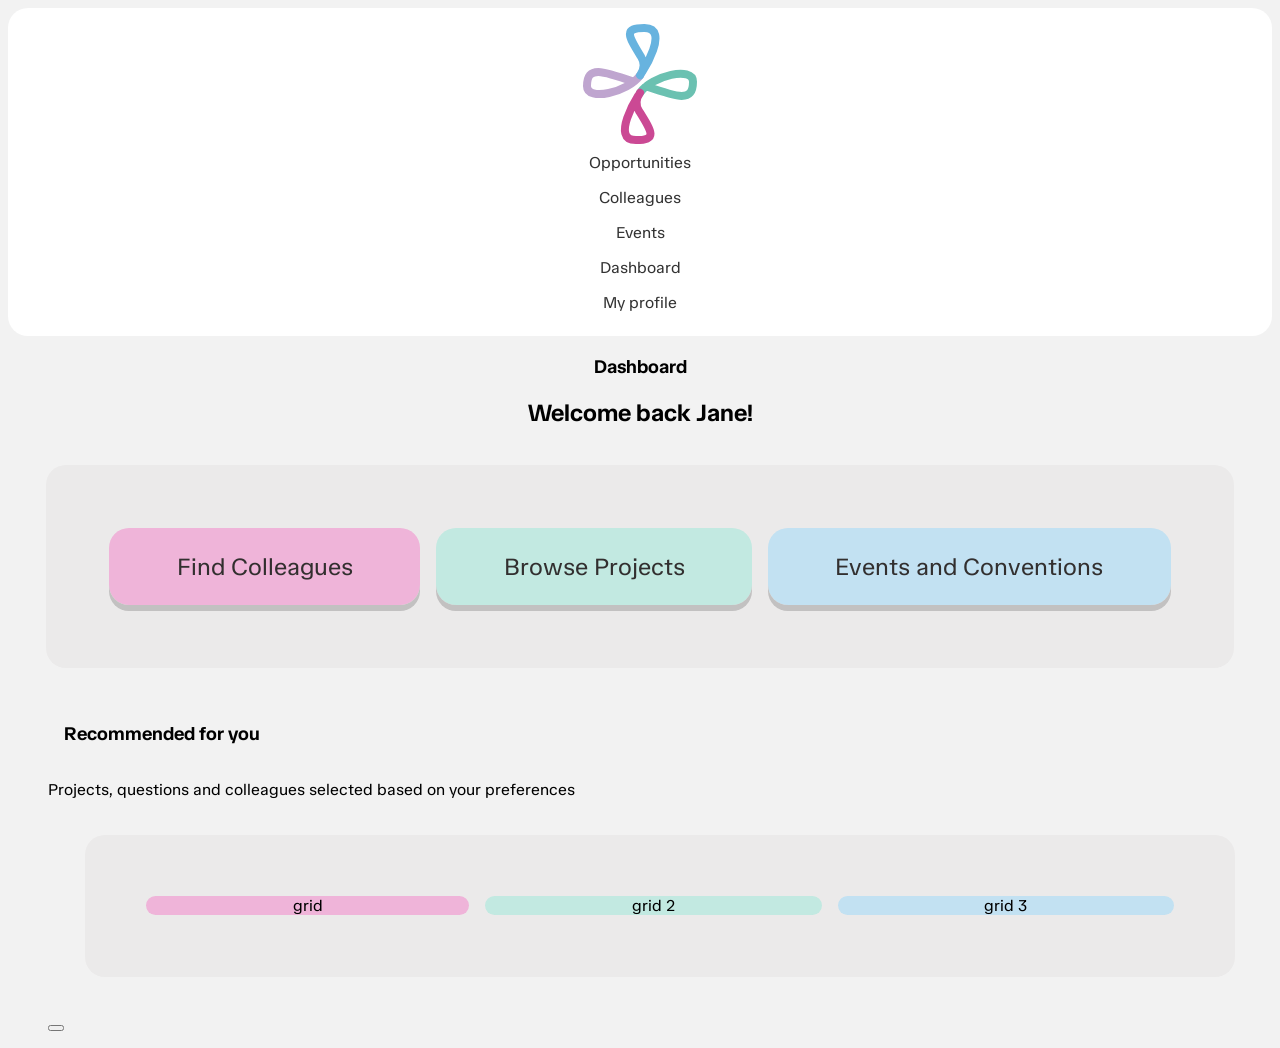
==== index.html @ babd8ab8 "footer button startup" ====
<!-- HTML -->
<!DOCTYPE html>

<body>

    <html lang="en">

    <head>
        <!--Navigatie bar HTML-->
        <div class="layout">
            <nav class="sidebar">
                <img class="Logo_Pediaconnect" src="assets/Logo_Pediaconnect.svg" alt="">

                <!--Lijst met navigatie knoppen.-->
                <ul>
                    <li><a href="Opportunities.html"><img class="Vector icon pinboard" src="assets/Logo_Vector pinboard icon.svg" alt="">Opportunities</a></li>
                    <li><a href="Colleagues.html">Colleagues</a></li>
                    <li><a href="Events.html">Events</a></li>
                    <li><a href="index.html">Dashboard</a></li>
                    <!--dashboard is index, zodat het terug koppelt naar de pagina die je als eerst opent. (dus het dashboard)-->
                    <li><a href="My profile.html">My profile</a></li>

                </ul>
            </nav>


            <div>
                <meta charset="UTF-8">
                <meta name="viewport" content="width=device-width, initial-scale=1.0">
                <link rel="stylesheet" href="styles/styles.css">
                <title>Dashboard</title>


                <!--Google fonts van Pediaconnect-->
                <link rel="preconnect" href="https://fonts.googleapis.com">
                <link rel="preconnect" href="https://fonts.gstatic.com" crossorigin>
                <link href="https://fonts.googleapis.com/css2?family=TASA+Orbiter:wght@400..800&display=swap"
                    rel="stylesheet">
    </head>

    <!--Header HTML-->

    <header>
        <article>
            <section class="dashboard header">
                <h1>Dashboard</h1>
                <h2>Welcome back Jane!</h2>

            </section>
            <article>

    </header>

    <!--Class die de recommended sectie van het Dashboard oproept in HTML. Dit is te stylen in CSS-->
    <section class="recommended-for-you"></section>
    <section class="filters">
        <section class="recommended">
            <ul>
                <li><a href="Colleagues.html">Find Colleagues</a> </li>
                <li><a href="Opportunities.html">Browse Projects</a></li>
                <li><a href="Events.html">Events and Conventions</a></li>
            </ul>
        </section>

        <!--Class die de recommended grid sectie van het Dashboard oproept in HTML-->
        <section class="mixed">
            <ul class="recommended grid">

                <div>
                    <h3>Recommended for you</h3>
                    <p>Projects, questions and colleagues selected based on your preferences</p>
                    <ul>
                        <li>grid</li>
                        <li>grid 2</li>
                        <li>grid 3</li>
                    </ul>




                    </secion>


                    <div>
                
        <footer>
        <nav class="nav mobile first"></nav>
        <button><a href="assets/Vector pinboard icon.svg"></a></button>
</body>

</html>
---- styles/styles.css ----
/* CSS */

/*Styling kleuren huisstijl Pediaconnect*/
:root {
  /* colors */
  --base-xivier-blue: #66b3df;
  /*Lichtblauw*/
  --base-cockatoo: #66c7b4;
  /*Licht groen*/
  --base-lustful-wishes: #d6439f;
  /*Roze*/
  --base-night-rider: #322f2f;
  /*Zwart*/
  --base-bleached-silk: #f2f2f2;
  /*Wit*/

  /* xavier-blue darker shades */
  --d100-xavier-blue: #5ca1c9;
  /*Alle shades van blauw*/
  --d200-xavier-blue: #528fb2;
  --d300-xavier-blue: #477d9c;
  --d400-xavier-blue: #3d6b86;
  --d500-xavier-blue: #335a70;
  --d600-xavier-blue: #294859;
  --d700-xavier-blue: #1f3643;
  --d800-xavier-blue: #14242d;
  --d900-xavier-blue: #0a1216;

  /* xavier-blue lighter shades */
  --l100-xavier-blue: #75bbe2;
  --l200-xavier-blue: #85c2e5;
  --l300-xavier-blue: #94cae9;
  --l400-xavier-blue: #a3d1ec;
  --l500-xavier-blue: #b3d9ef;
  --l600-xavier-blue: #c2e1f2;
  --l700-xavier-blue: #d1e8f5;
  --l800-xavier-blue: #e0f0f9;
  --l900-xavier-blue: #f0f7fc;

  /* cockatoo darker shades */
  --d100-cockatoo: #5cb3a2;
  --d200-cockatoo: #529f90;
  --d300-cockatoo: #478b7e;
  --d400-cockatoo: #3d776c;
  --d500-cockatoo: #33645a;
  --d600-cockatoo: #295048;
  --d700-cockatoo: #1f3c36;
  --d800-cockatoo: #142824;
  --d900-cockatoo: #0a1412;

  /* cockatoo lighter shades */
  --l100-cockatoo: #75cdbc;
  --l200-cockatoo: #85d2c3;
  --l300-cockatoo: #94d8cb;
  --l400-cockatoo: #a3ddd2;
  --l500-cockatoo: #b3e3da;
  --l600-cockatoo: #c2e9e1;
  --l700-cockatoo: #d1eee9;
  --l800-cockatoo: #e0f4f0;
  --l900-cockatoo: #f0f9f8;

  /* lustful-wishes darker shades */
  --d100-lustful-wishes: #c13c8f;
  --d200-lustful-wishes: #ab367f;
  --d300-lustful-wishes: #962f6f;
  --d400-lustful-wishes: #80285f;
  --d500-lustful-wishes: #6b2250;
  --d600-lustful-wishes: #561b40;
  --d700-lustful-wishes: #401430;
  --d800-lustful-wishes: #2b0d20;
  --d900-lustful-wishes: #150710;

  /* lustful-wishes lighter shades */
  --l100-lustful-wishes: #da56a9;
  --l200-lustful-wishes: #de69b2;
  --l300-lustful-wishes: #e27bbc;
  --l400-lustful-wishes: #e68ec5;
  --l500-lustful-wishes: #eba1cf;
  --l600-lustful-wishes: #efb4d9;
  --l700-lustful-wishes: #f3c7e2;
  --l800-lustful-wishes: #f7d9ec;
  --l900-lustful-wishes: #fbecf5;

  /* night rider darker shades */
  --d100-night-rider: #2d2a2a;
  --d200-night-rider: #282626;
  --d300-night-rider: #232121;
  --d400-night-rider: #1e1c1c;
  --d500-night-rider: #191818;
  --d600-night-rider: #141313;
  --d700-night-rider: #0f0e0e;
  --d800-night-rider: #0a0909;
  --d900-night-rider: #050505;

  /* night rider lighter shades */
  --l100-night-rider: #474444;
  --l200-night-rider: #5b5959;
  --l300-night-rider: #706d6d;
  --l400-night-rider: #848282;
  --l500-night-rider: #999797;
  --l600-night-rider: #adacac;
  --l700-night-rider: #c2c1c1;
  --l800-night-rider: #d6d5d5;
  --l900-night-rider: #ebeaea;

  /* bleached silk darker shades */
  --d100-bleached-silk: #dadada;
  --d200-bleached-silk: #c2c2c2;
  --d300-bleached-silk: #a9a9a9;
  --d400-bleached-silk: #919191;
  --d500-bleached-silk: #797979;
  --d600-bleached-silk: #616161;
  --d700-bleached-silk: #494949;
  --d800-bleached-silk: #303030;
  --d900-bleached-silk: #181818;

  /* bleached silk lighter shades */
  --l100-bleached-silk: #f3f3f3;
  --l200-bleached-silk: #f5f5f5;
  --l300-bleached-silk: #f6f6f6;
  --l400-bleached-silk: #f7f7f7;
  --l500-bleached-silk: #f9f9f9;
  --l600-bleached-silk: #fafafa;
  --l700-bleached-silk: #fbfbfb;
  --l800-bleached-silk: #fcfcfc;
  --l900-bleached-silk: #fefefe;

  /* others */
  --tasa-orbiter: "TASA Orbiter", sans-serif;
}

@font-face {
  font-family: "Tasa Orbiter";
  src: url(../assets/TASAOrbiter-Regular.ttf) format("truetype");
}

/*achtergrond kleur van de site*/
body {
  background-color: #f2f2f2;
  /*Grijs-wit*/
  font-family: 'Tasa orbiter', sans-serif;
}

div.recommended{
display:grid;
}
/*Styling logo*/
.Logo_Pediaconnect {
  display: flex;
  justify-self: center;
}

/*styling header text*/
h1 {
  text-align: center;
}

h2 {
  text-align: center;
}

h3 {
  text-align: start;
  padding: 1rem;
}

/*Styling li uit unordered list*/
li {
  text-align: center;
  list-style: none;

}

/*styling navigatie bar*/
nav { 
  display:grid;
  /*moet nog ingevuld worden*/
}

  .layout {
  /* display: grid; */
  /* grid-template-columns: 375px; */
  min-height: 100vh;
}

.sidebar {
  background: #ffffff;
  
  display:grid;
  grid-template-rows:1/4;
  border-radius: 20px;
  padding: 1rem;

  ul {
    list-style: none;
    margin: 0;
    padding: 0;
  }

  a {
    display: block;
    padding: 0.5rem 1rem;
    text-decoration: none;
    color: #333;
  }
}


/*styling font text*/
h1,
h2,
h3 {
  font-family: "Tasa Orbiter", sans-serif;
}

/*styling navigatie bar hover effect*/
.sidebar a:hover {
  background: #66c7b4;
}



/*styling Recommended sectie dashboard*/
.recommended ul {

  /*background: #dadada;*/
  /* display: grid; */
  /* grid-template-columns: 1fr 1fr 1fr; */

  display:flex;
  flex-wrap: wrap;
  position: relative;
  gap: 1em;
  border-radius: 20px;
  margin: 3%;
  padding: 5%;
  list-style: none;
  

  @media (min-width:900px){
    background:var( --l900-night-rider);
  }

  li {
    background: var(--l600-lustful-wishes);
    flex-grow:1;
    border-radius: 20px;
    
  }

  a {
    display:block;
    padding:1em;
    text-decoration:none;
    color:#322f2f;
    font-size: 1.5em;
    border-radius:20px;
    box-shadow: 0px 6px 0px var(--l700-night-rider);
  }
  a:hover{
    box-shadow: none;
}

  li:nth-of-type(2) {
    background: var(--l600-cockatoo);
    border-radius: 20px;
    

  }

  li:nth-of-type(3) {
    background: var(--l600-xavier-blue);
    border-radius: 20px;
  }

    
line{
--i: calc(100% / 14);

  height: 2px;
  background: 
    linear-gradient(to right, var(--d200-bleached-silk) calc(var(--i) / 2),
                    transparent calc(var(--i) / 2) calc(var(--i) * 1.5),
                    var(--d200-bleached-silk) calc(var(--i) * 1.5) calc(var(--i) * 2.5),
                    transparent calc(var(--i) * 2.5) calc(var(--i) * 3.5),
                    var(--d200-bleached-silk) calc(var(--i) * 3.5) calc(var(--i) * 4.5),
                    transparent calc(var(--i) * 4.5) calc(var(--i) * 5.5),
                    var(--d200-bleached-silk) calc(var(--i) * 5.5) calc(var(--i) * 6.5),
                    transparent calc(var(--i) * 6.5) calc(var(--i) * 7.5),
                    var(--d200-bleached-silk) calc(var(--i) * 7.5) calc(var(--i) * 8.5),
                    transparent calc(var(--i) * 8.5) calc(var(--i) * 9.5),
                    var(--d200-bleached-silk) calc(var(--i) * 9.5) calc(var(--i) * 10.5),
                    transparent calc(var(--i) * 10.5) calc(var(--i) * 11.5),
                    var(--d200-bleached-silk) calc(var(--i) * 11.5) calc(var(--i) * 12.5),
                    transparent calc(var(--i) * 12.5) calc(var(--i) * 13.5),
                    var(--d200-bleached-silk) calc(var(--i) * 13.5));
}

/* footer{
        display: flex;
        flex-direction: row;
        align-items: center;
        justify-content: center;
        background-color:#f2f2f2;
        width: 100%;
} */
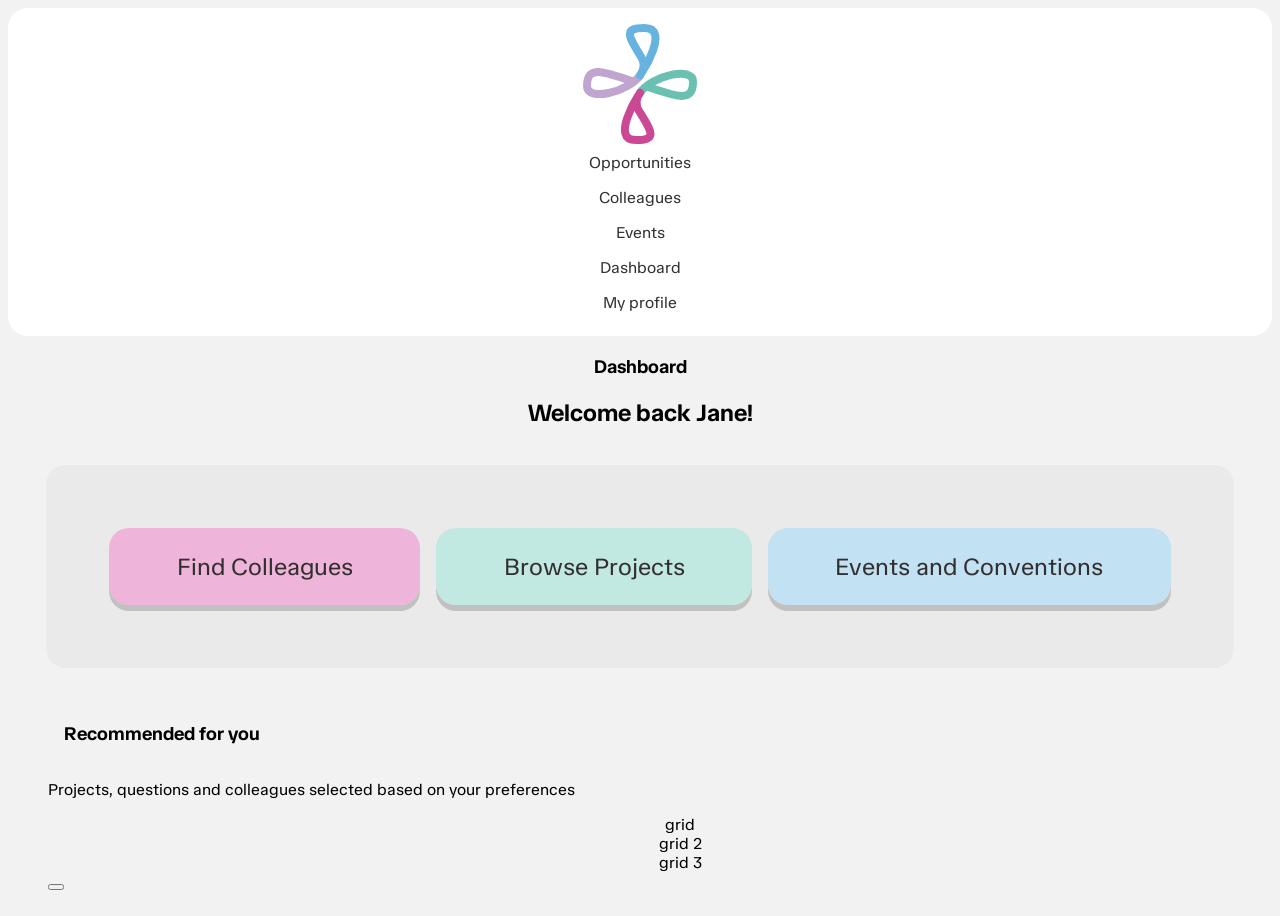
==== commit 05cc8e8f: "Feedback 2e jaars student verwerkt Typefoutjes en structuur code verbeterd" ====
--- a/index.html
+++ b/index.html
@@ -1,7 +1,7 @@
 <!-- HTML -->
 <!DOCTYPE html>
 
-<body>
+
 
     <html lang="en">
 
@@ -30,19 +30,19 @@
                 <link rel="stylesheet" href="styles/styles.css">
                 <title>Dashboard</title>
 
-
                 <!--Google fonts van Pediaconnect-->
                 <link rel="preconnect" href="https://fonts.googleapis.com">
                 <link rel="preconnect" href="https://fonts.gstatic.com" crossorigin>
                 <link href="https://fonts.googleapis.com/css2?family=TASA+Orbiter:wght@400..800&display=swap"
                     rel="stylesheet">
     </head>
-
+<body>
     <!--Header HTML-->
 
     <header>
+        <section class="dashboard-header">
         <article>
-            <section class="dashboard header">
+           
                 <h1>Dashboard</h1>
                 <h2>Welcome back Jane!</h2>
 
@@ -63,10 +63,10 @@
         </section>
 
         <!--Class die de recommended grid sectie van het Dashboard oproept in HTML-->
-        <section class="mixed">
-            <ul class="recommended grid">
+         <div><section class="mixed">
+            <ul class="grid list">
 
-                <div>
+               
                     <h3>Recommended for you</h3>
                     <p>Projects, questions and colleagues selected based on your preferences</p>
                     <ul>
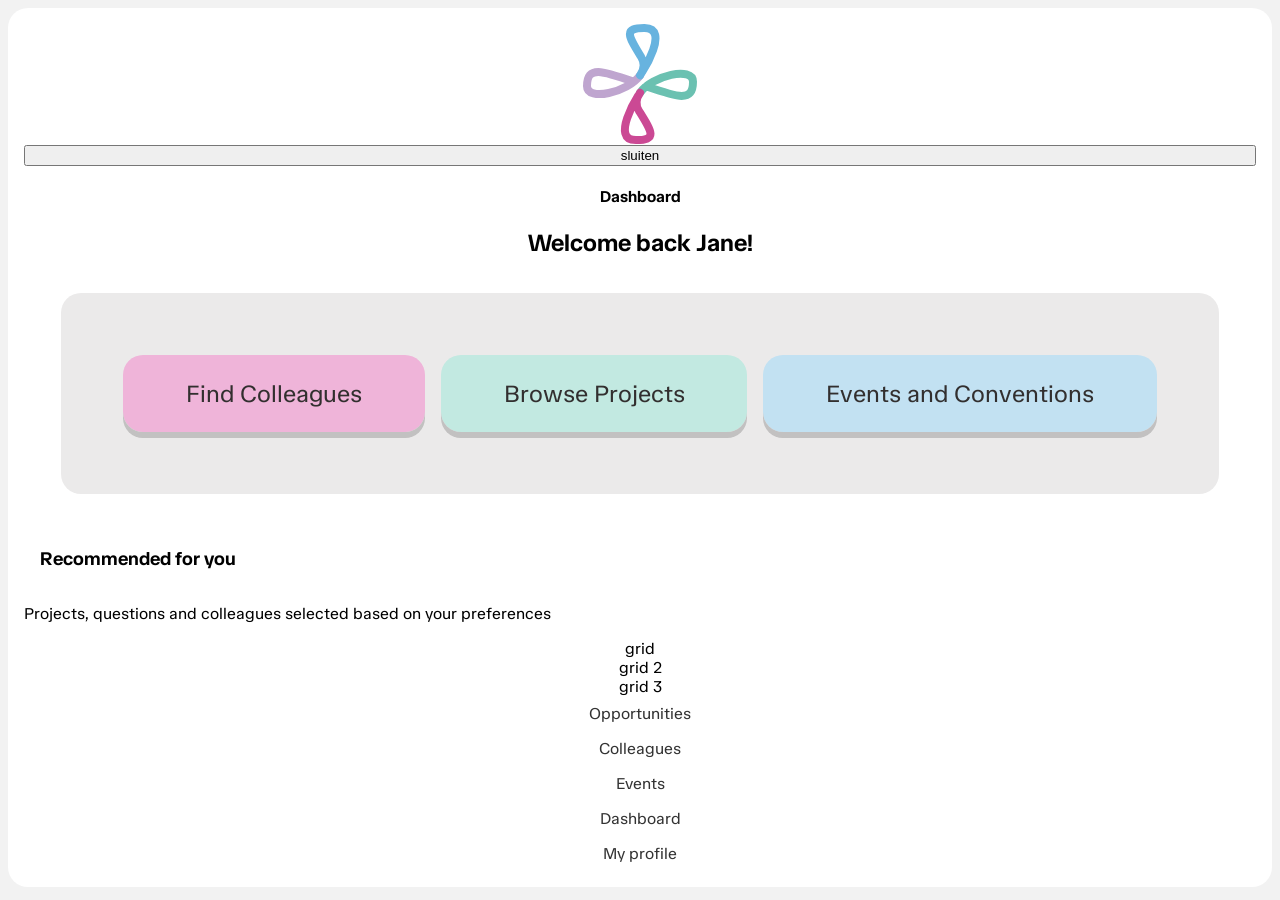
==== commit 589ba145: "Logo en nav verplaatst en JS setup" ====
--- a/index.html
+++ b/index.html
@@ -6,22 +6,20 @@
     <html lang="en">
 
     <head>
-        <!--Navigatie bar HTML-->
-        <div class="layout">
             <nav class="sidebar">
                 <img class="Logo_Pediaconnect" src="assets/Logo_Pediaconnect.svg" alt="">
+        <nav> 
+<button>sluiten</button>
+<ul>
+<!-- <li><a class="active"><img src="https://assets.codepen.io/274456/ft-icon-castle.svg" alt="home"> Home</a></li>
+<li><a href="#"><img src="https://assets.codepen.io/274456/ft-icon-knight.svg" alt="knight"> Knight</a></li>
+<li><a href="#"><img src="https://assets.codepen.io/274456/ft-icon-ogre.svg" alt="ogre"> Ogre</a></li>
+<li><a href="#"><img src="https://assets.codepen.io/274456/ft-icon-queen.svg" alt="queen"> Queen</a></li>
+<li><a href="#"><img src="https://assets.codepen.io/274456/ft-icon-witch.svg" alt="witch"> Witch</a></li>
+<li><a href="#"><img src="https://assets.codepen.io/274456/ft-icon-wizard.svg" alt="wizard"> Wizard</a></li>
+</ul> -->
+</nav>
 
-                <!--Lijst met navigatie knoppen.-->
-                <ul>
-                    <li><a href="Opportunities.html"><img class="Vector icon pinboard" src="assets/Logo_Vector pinboard icon.svg" alt="">Opportunities</a></li>
-                    <li><a href="Colleagues.html">Colleagues</a></li>
-                    <li><a href="Events.html">Events</a></li>
-                    <li><a href="index.html">Dashboard</a></li>
-                    <!--dashboard is index, zodat het terug koppelt naar de pagina die je als eerst opent. (dus het dashboard)-->
-                    <li><a href="My profile.html">My profile</a></li>
-
-                </ul>
-            </nav>
 
 
             <div>
@@ -84,8 +82,20 @@
                     <div>
                 
         <footer>
-        <nav class="nav mobile first"></nav>
-        <button><a href="assets/Vector pinboard icon.svg"></a></button>
+                <!--Navigatie bar HTML-->
+      
+
+                <!--Lijst met navigatie knoppen.-->
+                <ul>
+                    <li><a href="Opportunities.html">Opportunities</a></li>
+                    <li><a href="Colleagues.html">Colleagues</a></li>
+                    <li><a href="Events.html">Events</a></li>
+                    <li><a href="index.html">Dashboard</a></li>
+                    <!--dashboard is index, zodat het terug koppelt naar de pagina die je als eerst opent. (dus het dashboard)-->
+                    <li><a href="My profile.html">My profile</a></li>
+
+                </ul>
+            </nav>
 </body>
 
 </html>
--- a/styles/styles.css
+++ b/styles/styles.css
@@ -173,8 +173,7 @@
 
 /*styling navigatie bar*/
 nav { 
-  display:grid;
-  /*moet nog ingevuld worden*/
+  display:grid;  
 }
 
   .layout {
@@ -273,7 +272,7 @@
     border-radius: 20px;
   }
 
-    
+
 line{
 --i: calc(100% / 14);
 
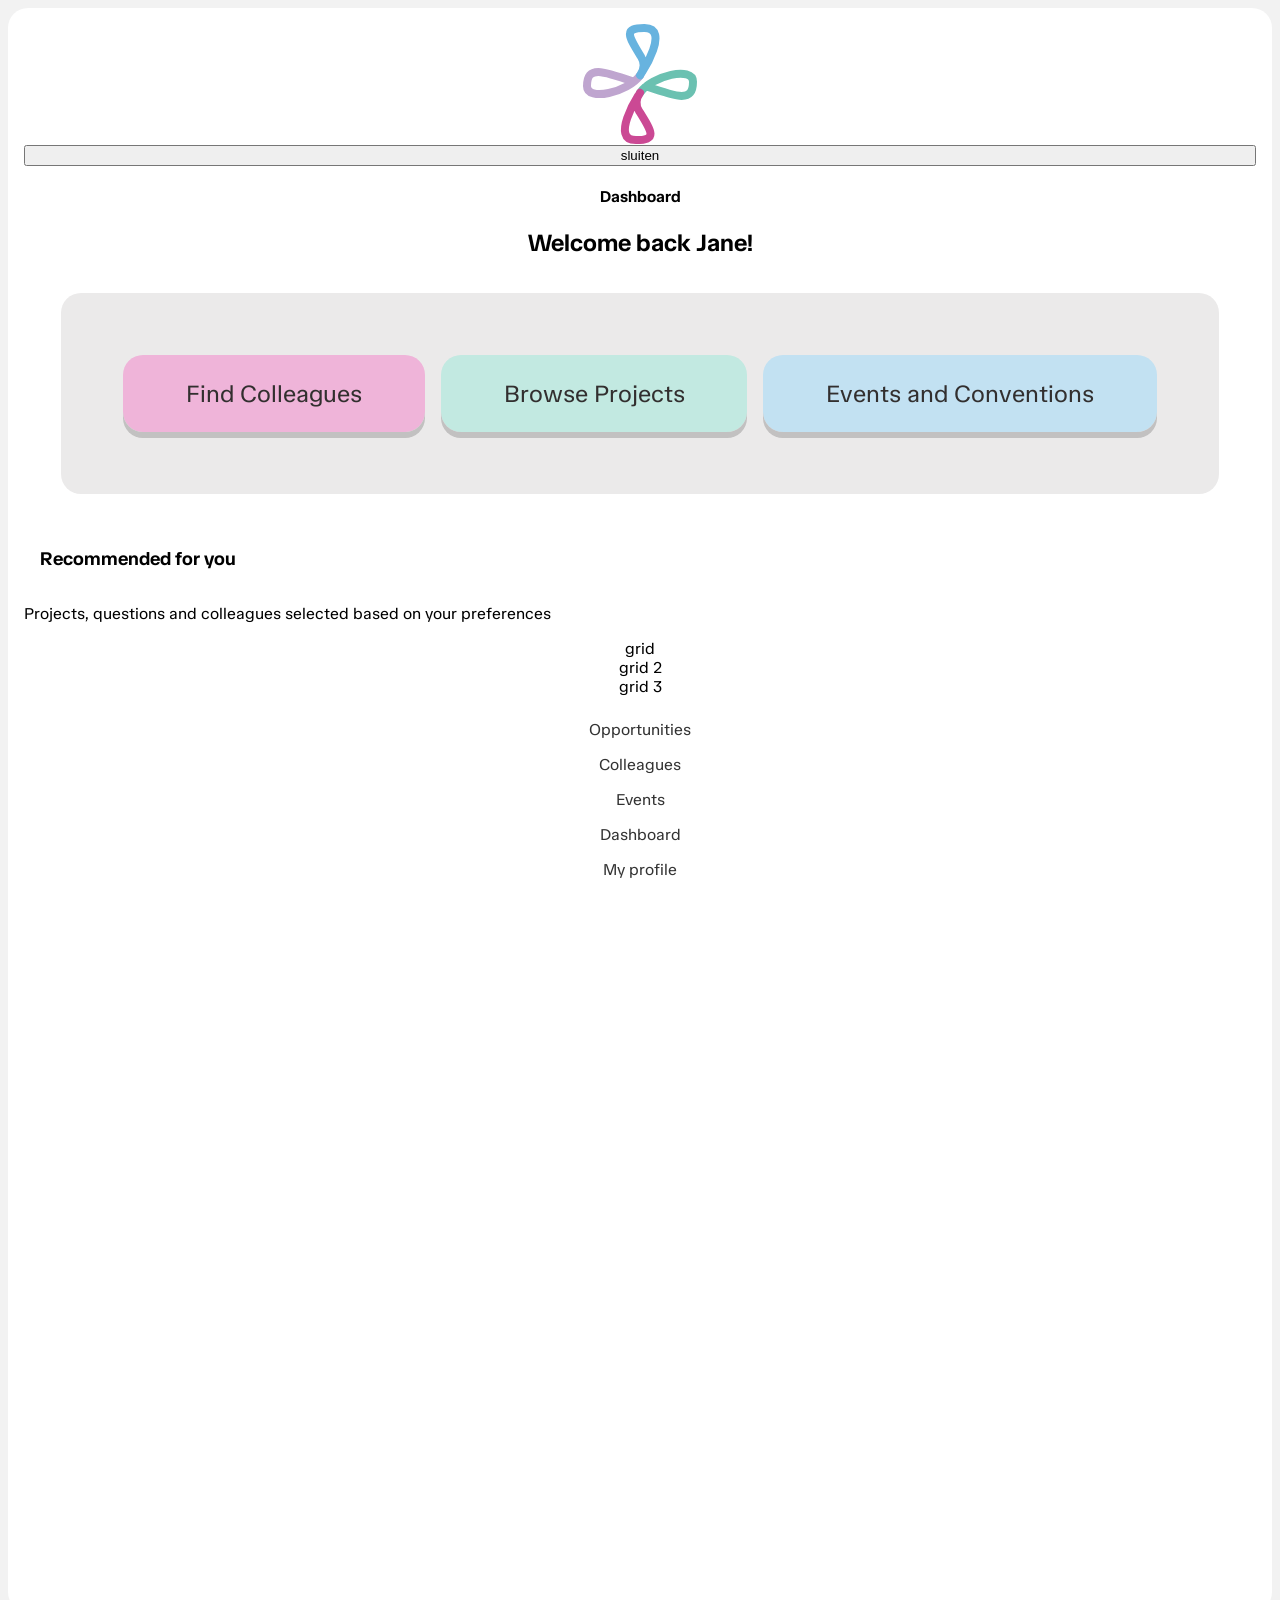
==== commit 6fa776de: "Pagina: Dashboard footer en logo verplaatst" ====
--- a/index.html
+++ b/index.html
@@ -6,9 +6,10 @@
     <html lang="en">
 
     <head>
+          <div class="layout">
             <nav class="sidebar">
                 <img class="Logo_Pediaconnect" src="assets/Logo_Pediaconnect.svg" alt="">
-        <nav> 
+                    <nav> 
 <button>sluiten</button>
 <ul>
 <!-- <li><a class="active"><img src="https://assets.codepen.io/274456/ft-icon-castle.svg" alt="home"> Home</a></li>
@@ -81,9 +82,9 @@
 
                     <div>
                 
-        <footer>
-                <!--Navigatie bar HTML-->
-      
+                <!--Navigatie bar in Footer HTML-->
+        <nav class="layout">
+        <footer class="sidebar">
 
                 <!--Lijst met navigatie knoppen.-->
                 <ul>
@@ -96,6 +97,7 @@
 
                 </ul>
             </nav>
+            <footer>
 </body>
 
 </html>
--- a/styles/styles.css
+++ b/styles/styles.css
@@ -295,12 +295,12 @@
                     var(--d200-bleached-silk) calc(var(--i) * 13.5));
 }
 
-/* footer{
+ footer{
         display: flex;
         flex-direction: row;
         align-items: center;
         justify-content: center;
         background-color:#f2f2f2;
         width: 100%;
-} */
-
+} 
+
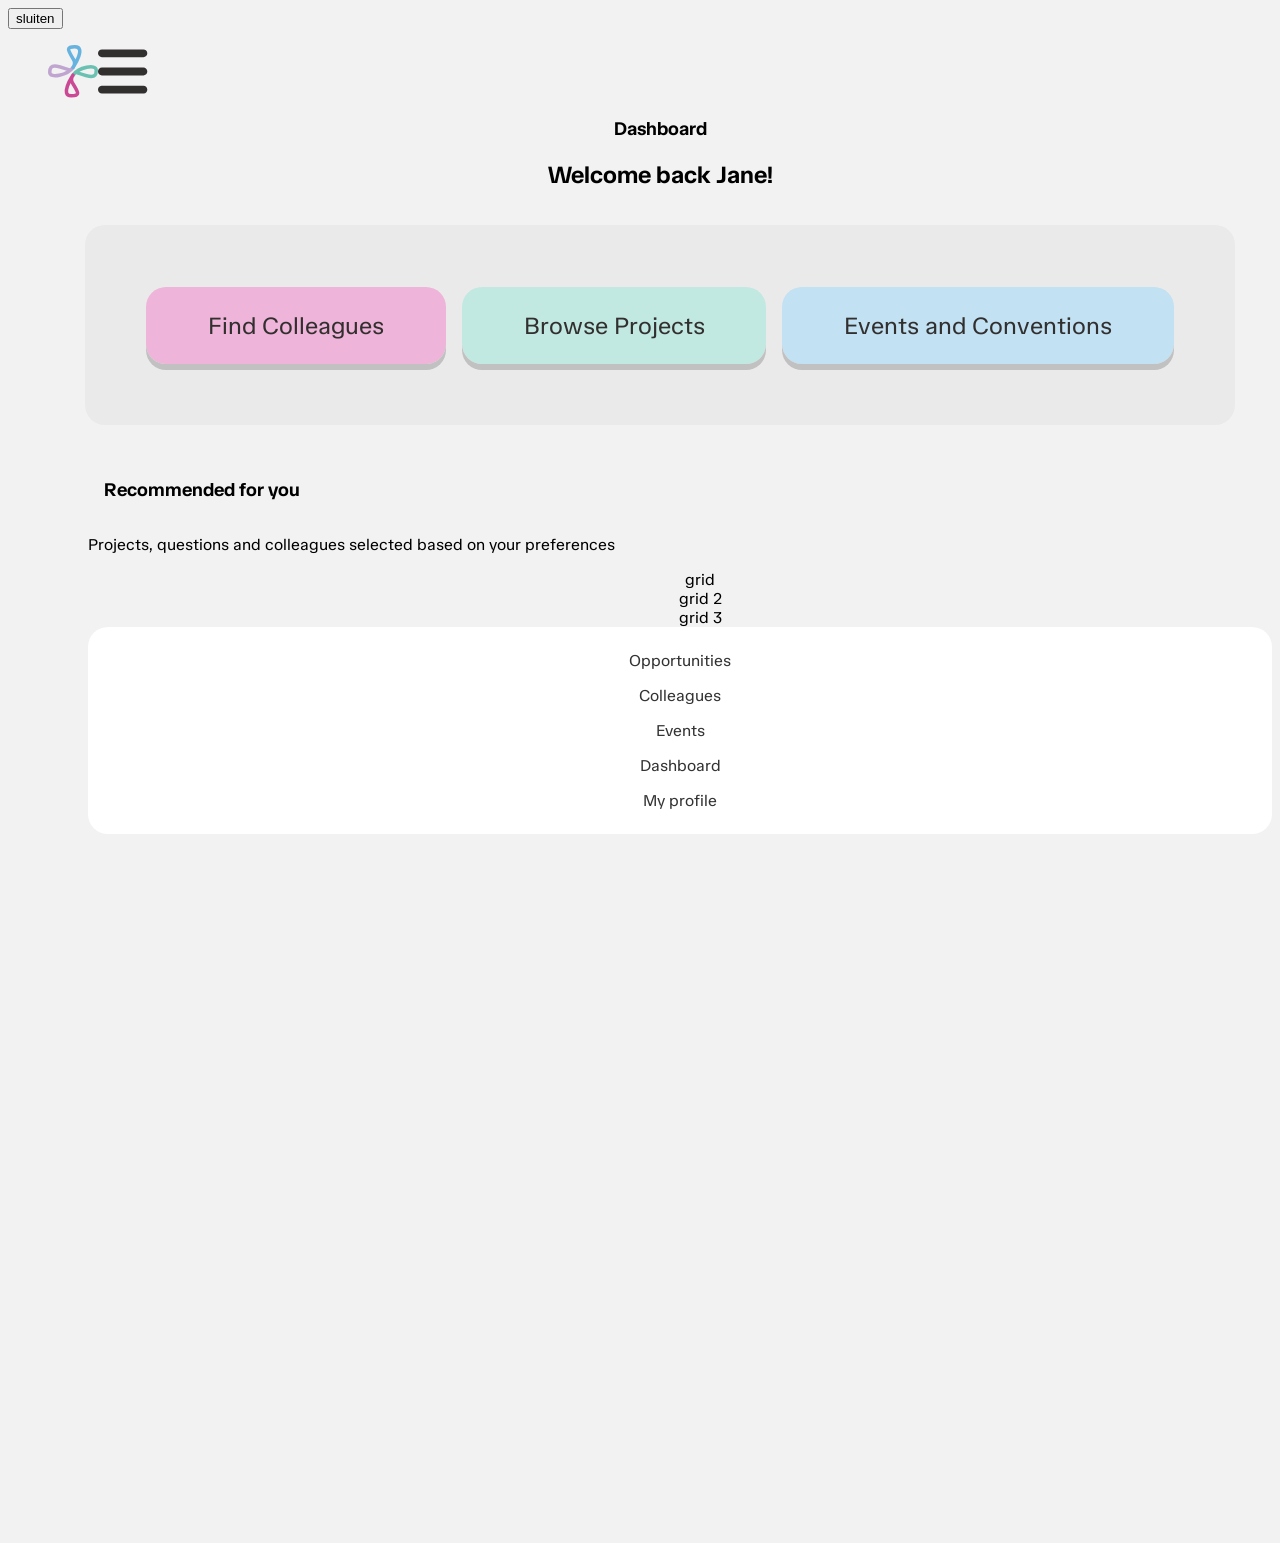
==== commit b8fcc209: "Pagina: dashboard hamburger en logo toegevoegd" ====
--- a/index.html
+++ b/index.html
@@ -6,20 +6,9 @@
     <html lang="en">
 
     <head>
-          <div class="layout">
-            <nav class="sidebar">
-                <img class="Logo_Pediaconnect" src="assets/Logo_Pediaconnect.svg" alt="">
-                    <nav> 
+ 
 <button>sluiten</button>
 <ul>
-<!-- <li><a class="active"><img src="https://assets.codepen.io/274456/ft-icon-castle.svg" alt="home"> Home</a></li>
-<li><a href="#"><img src="https://assets.codepen.io/274456/ft-icon-knight.svg" alt="knight"> Knight</a></li>
-<li><a href="#"><img src="https://assets.codepen.io/274456/ft-icon-ogre.svg" alt="ogre"> Ogre</a></li>
-<li><a href="#"><img src="https://assets.codepen.io/274456/ft-icon-queen.svg" alt="queen"> Queen</a></li>
-<li><a href="#"><img src="https://assets.codepen.io/274456/ft-icon-witch.svg" alt="witch"> Witch</a></li>
-<li><a href="#"><img src="https://assets.codepen.io/274456/ft-icon-wizard.svg" alt="wizard"> Wizard</a></li>
-</ul> -->
-</nav>
 
 
 
@@ -41,8 +30,12 @@
     <header>
         <section class="dashboard-header">
         <article>
-           
-                <h1>Dashboard</h1>
+            
+<section class="Logo_Pediaconnect"><img class="Logo_Pediaconnect" src="assets/Logo_Pediaconnect.svg" alt="">
+<section class="HamburgerMenu"><img class="HamburgerMenu" src="assets/hamburger menu vector icon.svg"></section>
+</section>
+    <h1>Dashboard</h1>    
+
                 <h2>Welcome back Jane!</h2>
 
             </section>
@@ -69,6 +62,7 @@
                     <h3>Recommended for you</h3>
                     <p>Projects, questions and colleagues selected based on your preferences</p>
                     <ul>
+                    
                         <li>grid</li>
                         <li>grid 2</li>
                         <li>grid 3</li>
@@ -82,9 +76,11 @@
 
                     <div>
                 
-                <!--Navigatie bar in Footer HTML-->
-        <nav class="layout">
-        <footer class="sidebar">
+        <footer>
+                <!--Navigatie bar HTML-->
+        <div class="layout">
+            <nav class="sidebar">
+
 
                 <!--Lijst met navigatie knoppen.-->
                 <ul>
@@ -97,7 +93,6 @@
 
                 </ul>
             </nav>
-            <footer>
 </body>
 
 </html>
--- a/styles/styles.css
+++ b/styles/styles.css
@@ -147,7 +147,14 @@
 /*Styling logo*/
 .Logo_Pediaconnect {
   display: flex;
-  justify-self: center;
+  justify-content: left;
+  width: 50px;
+}
+
+.HamburgerMenu{
+  display:flex;
+  justify-self:right;
+  width: 50px;
 }
 
 /*styling header text*/
@@ -173,7 +180,8 @@
 
 /*styling navigatie bar*/
 nav { 
-  display:grid;  
+  display:grid;
+  /*moet nog ingevuld worden*/
 }
 
   .layout {
@@ -272,7 +280,7 @@
     border-radius: 20px;
   }
 
-
+    
 line{
 --i: calc(100% / 14);
 
@@ -295,12 +303,12 @@
                     var(--d200-bleached-silk) calc(var(--i) * 13.5));
 }
 
- footer{
+/* footer{
         display: flex;
         flex-direction: row;
         align-items: center;
         justify-content: center;
         background-color:#f2f2f2;
         width: 100%;
-} 
-
+} */
+
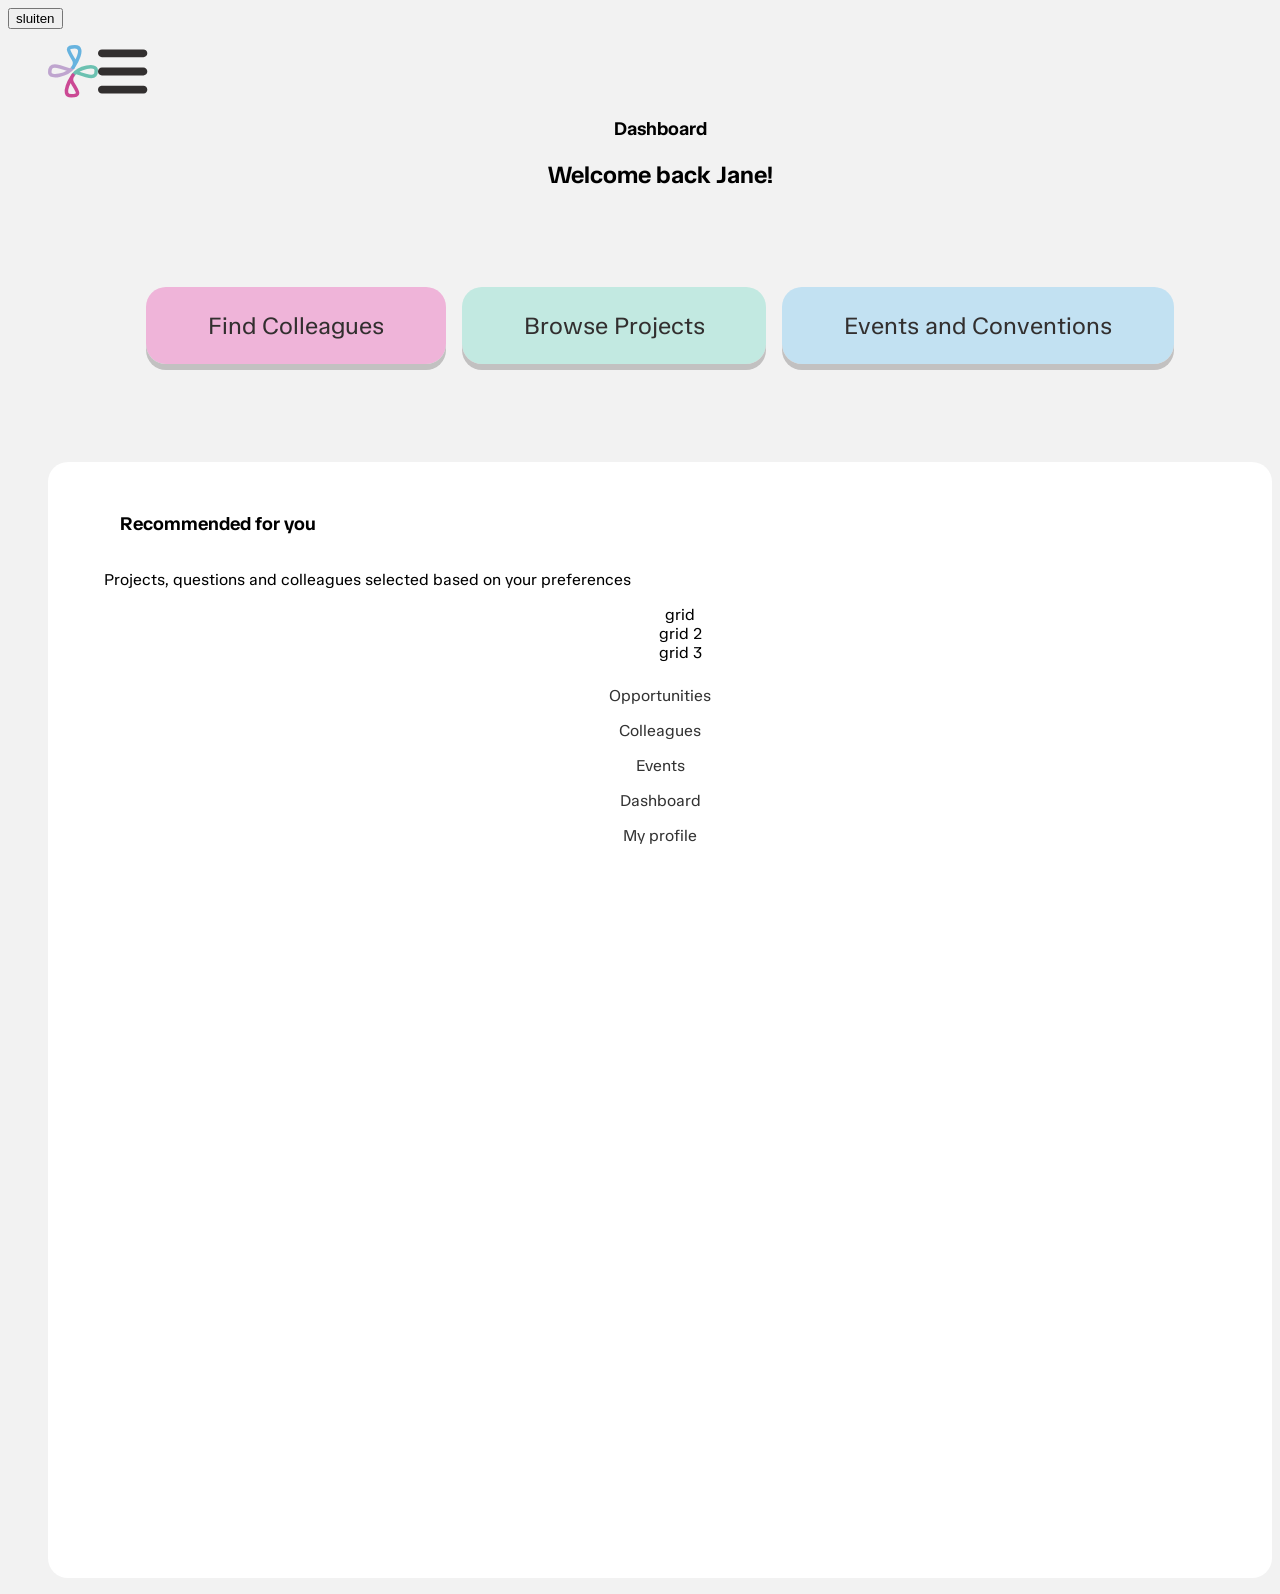
==== commit 5f5d1e53: "Pagina: Dashboard grid opgelost en genest" ====
--- a/index.html
+++ b/index.html
@@ -3,43 +3,43 @@
 
 
 
-    <html lang="en">
+<html lang="en">
 
-    <head>
- 
-<button>sluiten</button>
-<ul>
+<head>
+     <meta charset="UTF-8">
+            <meta name="viewport" content="width=device-width, initial-scale=1.0">
 
+    <button>sluiten</button>
+       <div>
+    <ul>
+<link rel="stylesheet" href="styles/styles.css">
+            <title>Dashboard</title>
 
+            <!--Google fonts van Pediaconnect-->
+            <link rel="preconnect" href="https://fonts.googleapis.com">
+            <link rel="preconnect" href="https://fonts.gstatic.com" crossorigin>
+            <link href="https://fonts.googleapis.com/css2?family=TASA+Orbiter:wght@400..800&display=swap"
+                rel="stylesheet">
+</head>
 
-            <div>
-                <meta charset="UTF-8">
-                <meta name="viewport" content="width=device-width, initial-scale=1.0">
-                <link rel="stylesheet" href="styles/styles.css">
-                <title>Dashboard</title>
-
-                <!--Google fonts van Pediaconnect-->
-                <link rel="preconnect" href="https://fonts.googleapis.com">
-                <link rel="preconnect" href="https://fonts.gstatic.com" crossorigin>
-                <link href="https://fonts.googleapis.com/css2?family=TASA+Orbiter:wght@400..800&display=swap"
-                    rel="stylesheet">
-    </head>
 <body>
     <!--Header HTML-->
 
     <header>
         <section class="dashboard-header">
-        <article>
-            
-<section class="Logo_Pediaconnect"><img class="Logo_Pediaconnect" src="assets/Logo_Pediaconnect.svg" alt="">
-<section class="HamburgerMenu"><img class="HamburgerMenu" src="assets/hamburger menu vector icon.svg"></section>
-</section>
-    <h1>Dashboard</h1>    
+            <article>
+
+                <section class="Logo_Pediaconnect"><img class="Logo_Pediaconnect" src="assets/Logo_Pediaconnect.svg"
+                        alt="">
+                    <section class="HamburgerMenu"><img class="HamburgerMenu"
+                            src="assets/hamburger menu vector icon.svg"></section>
+                </section>
+                <h1>Dashboard</h1>
 
                 <h2>Welcome back Jane!</h2>
 
-            </section>
-            <article>
+        </section>
+        <article>
 
     </header>
 
@@ -55,44 +55,44 @@
         </section>
 
         <!--Class die de recommended grid sectie van het Dashboard oproept in HTML-->
-         <div><section class="mixed">
-            <ul class="grid list">
-
-               
+        <div>
+            <section class="mixed">
+                <ul class="grid-list">
                     <h3>Recommended for you</h3>
                     <p>Projects, questions and colleagues selected based on your preferences</p>
-                    <ul>
-                    
-                        <li>grid</li>
-                        <li>grid 2</li>
-                        <li>grid 3</li>
-                    </ul>
+
+                    <li>grid</li>
+                    <li>grid 2</li>
+                    <li>grid 3</li>
+                </ul>
 
 
 
 
-                    </secion>
 
 
-                    <div>
-                
-        <footer>
-                <!--Navigatie bar HTML-->
-        <div class="layout">
-            <nav class="sidebar">
+                </secion>
 
 
-                <!--Lijst met navigatie knoppen.-->
-                <ul>
-                    <li><a href="Opportunities.html">Opportunities</a></li>
-                    <li><a href="Colleagues.html">Colleagues</a></li>
-                    <li><a href="Events.html">Events</a></li>
-                    <li><a href="index.html">Dashboard</a></li>
-                    <!--dashboard is index, zodat het terug koppelt naar de pagina die je als eerst opent. (dus het dashboard)-->
-                    <li><a href="My profile.html">My profile</a></li>
+                <div>
 
-                </ul>
-            </nav>
+                    <footer>
+                        <!--Navigatie bar HTML-->
+                        <div class="layout">
+                            <nav class="sidebar">
+
+
+                                <!--Lijst met navigatie knoppen.-->
+                                <ul>
+                                    <li><a href="Opportunities.html">Opportunities</a></li>
+                                    <li><a href="Colleagues.html">Colleagues</a></li>
+                                    <li><a href="Events.html">Events</a></li>
+                                    <li><a href="index.html">Dashboard</a></li>
+                                    <!--dashboard is index, zodat het terug koppelt naar de pagina die je als eerst opent. (dus het dashboard)-->
+                                    <li><a href="My profile.html">My profile</a></li>
+
+                                </ul>
+                            </nav>
 </body>
 
 </html>
--- a/styles/styles.css
+++ b/styles/styles.css
@@ -141,9 +141,10 @@
   font-family: 'Tasa orbiter', sans-serif;
 }
 
-div.recommended{
-display:grid;
-}
+div.recommended {
+  display: grid;
+}
+
 /*Styling logo*/
 .Logo_Pediaconnect {
   display: flex;
@@ -151,9 +152,9 @@
   width: 50px;
 }
 
-.HamburgerMenu{
-  display:flex;
-  justify-self:right;
+.HamburgerMenu {
+  display: flex;
+  justify-self: right;
   width: 50px;
 }
 
@@ -179,12 +180,12 @@
 }
 
 /*styling navigatie bar*/
-nav { 
-  display:grid;
+nav {
+  display: grid;
   /*moet nog ingevuld worden*/
 }
 
-  .layout {
+.layout {
   /* display: grid; */
   /* grid-template-columns: 375px; */
   min-height: 100vh;
@@ -192,9 +193,9 @@
 
 .sidebar {
   background: #ffffff;
-  
-  display:grid;
-  grid-template-rows:1/4;
+
+  display: grid;
+  grid-template-rows: 1/4;
   border-radius: 20px;
   padding: 1rem;
 
@@ -234,7 +235,7 @@
   /* display: grid; */
   /* grid-template-columns: 1fr 1fr 1fr; */
 
-  display:flex;
+  display: flex;
   flex-wrap: wrap;
   position: relative;
   gap: 1em;
@@ -242,68 +243,82 @@
   margin: 3%;
   padding: 5%;
   list-style: none;
-  
-
-  @media (min-width:900px){
-    background:var( --l900-night-rider);
-  }
-
-  li {
-    background: var(--l600-lustful-wishes);
-    flex-grow:1;
+}
+
+
+  /* @media (min-width:900px) {
+    background: var(--l900-night-rider);
+  } */
+
+  section.recommended ul{
+
+    a {
+      display: block;
+      padding: 1em;
+      text-decoration: none;
+      color: #322f2f;
+      font-size: 1.5em;
+      border-radius: 20px;
+      box-shadow: 0px 6px 0px var(--l700-night-rider);
+      
+    }
+    
+    a:hover {
+      box-shadow: none;
+    }
+    
+    li {
+      background: var(--l600-lustful-wishes);
+      flex-grow: 1;
+      border-radius: 20px;
+      
+    }
+    
+    li:nth-of-type(2) {
+      background: var(--l600-cockatoo);
+      border-radius: 20px;
+      
+      
+    }
+    
+    li:nth-of-type(3) {
+      background: var(--l600-xavier-blue);
+      border-radius: 20px;
+    }
+  }
+
+  .mixed {
+    background: #ffffff;
+    display: grid;
+    grid-template-rows: 1/4;
     border-radius: 20px;
-    
-  }
-
-  a {
-    display:block;
-    padding:1em;
-    text-decoration:none;
-    color:#322f2f;
-    font-size: 1.5em;
-    border-radius:20px;
-    box-shadow: 0px 6px 0px var(--l700-night-rider);
-  }
-  a:hover{
-    box-shadow: none;
-}
-
-  li:nth-of-type(2) {
-    background: var(--l600-cockatoo);
-    border-radius: 20px;
-    
-
-  }
-
-  li:nth-of-type(3) {
-    background: var(--l600-xavier-blue);
-    border-radius: 20px;
-  }
-
-    
-line{
---i: calc(100% / 14);
-
-  height: 2px;
-  background: 
-    linear-gradient(to right, var(--d200-bleached-silk) calc(var(--i) / 2),
-                    transparent calc(var(--i) / 2) calc(var(--i) * 1.5),
-                    var(--d200-bleached-silk) calc(var(--i) * 1.5) calc(var(--i) * 2.5),
-                    transparent calc(var(--i) * 2.5) calc(var(--i) * 3.5),
-                    var(--d200-bleached-silk) calc(var(--i) * 3.5) calc(var(--i) * 4.5),
-                    transparent calc(var(--i) * 4.5) calc(var(--i) * 5.5),
-                    var(--d200-bleached-silk) calc(var(--i) * 5.5) calc(var(--i) * 6.5),
-                    transparent calc(var(--i) * 6.5) calc(var(--i) * 7.5),
-                    var(--d200-bleached-silk) calc(var(--i) * 7.5) calc(var(--i) * 8.5),
-                    transparent calc(var(--i) * 8.5) calc(var(--i) * 9.5),
-                    var(--d200-bleached-silk) calc(var(--i) * 9.5) calc(var(--i) * 10.5),
-                    transparent calc(var(--i) * 10.5) calc(var(--i) * 11.5),
-                    var(--d200-bleached-silk) calc(var(--i) * 11.5) calc(var(--i) * 12.5),
-                    transparent calc(var(--i) * 12.5) calc(var(--i) * 13.5),
-                    var(--d200-bleached-silk) calc(var(--i) * 13.5));
-}
-
-/* footer{
+    padding: 1rem;
+  }
+
+
+  line {
+    --i: calc(100% / 14);
+
+    height: 2px;
+    background:
+      linear-gradient(to right, var(--d200-bleached-silk) calc(var(--i) / 2),
+        transparent calc(var(--i) / 2) calc(var(--i) * 1.5),
+        var(--d200-bleached-silk) calc(var(--i) * 1.5) calc(var(--i) * 2.5),
+        transparent calc(var(--i) * 2.5) calc(var(--i) * 3.5),
+        var(--d200-bleached-silk) calc(var(--i) * 3.5) calc(var(--i) * 4.5),
+        transparent calc(var(--i) * 4.5) calc(var(--i) * 5.5),
+        var(--d200-bleached-silk) calc(var(--i) * 5.5) calc(var(--i) * 6.5),
+        transparent calc(var(--i) * 6.5) calc(var(--i) * 7.5),
+        var(--d200-bleached-silk) calc(var(--i) * 7.5) calc(var(--i) * 8.5),
+        transparent calc(var(--i) * 8.5) calc(var(--i) * 9.5),
+        var(--d200-bleached-silk) calc(var(--i) * 9.5) calc(var(--i) * 10.5),
+        transparent calc(var(--i) * 10.5) calc(var(--i) * 11.5),
+        var(--d200-bleached-silk) calc(var(--i) * 11.5) calc(var(--i) * 12.5),
+        transparent calc(var(--i) * 12.5) calc(var(--i) * 13.5),
+        var(--d200-bleached-silk) calc(var(--i) * 13.5));
+  }
+
+  /* footer{
         display: flex;
         flex-direction: row;
         align-items: center;
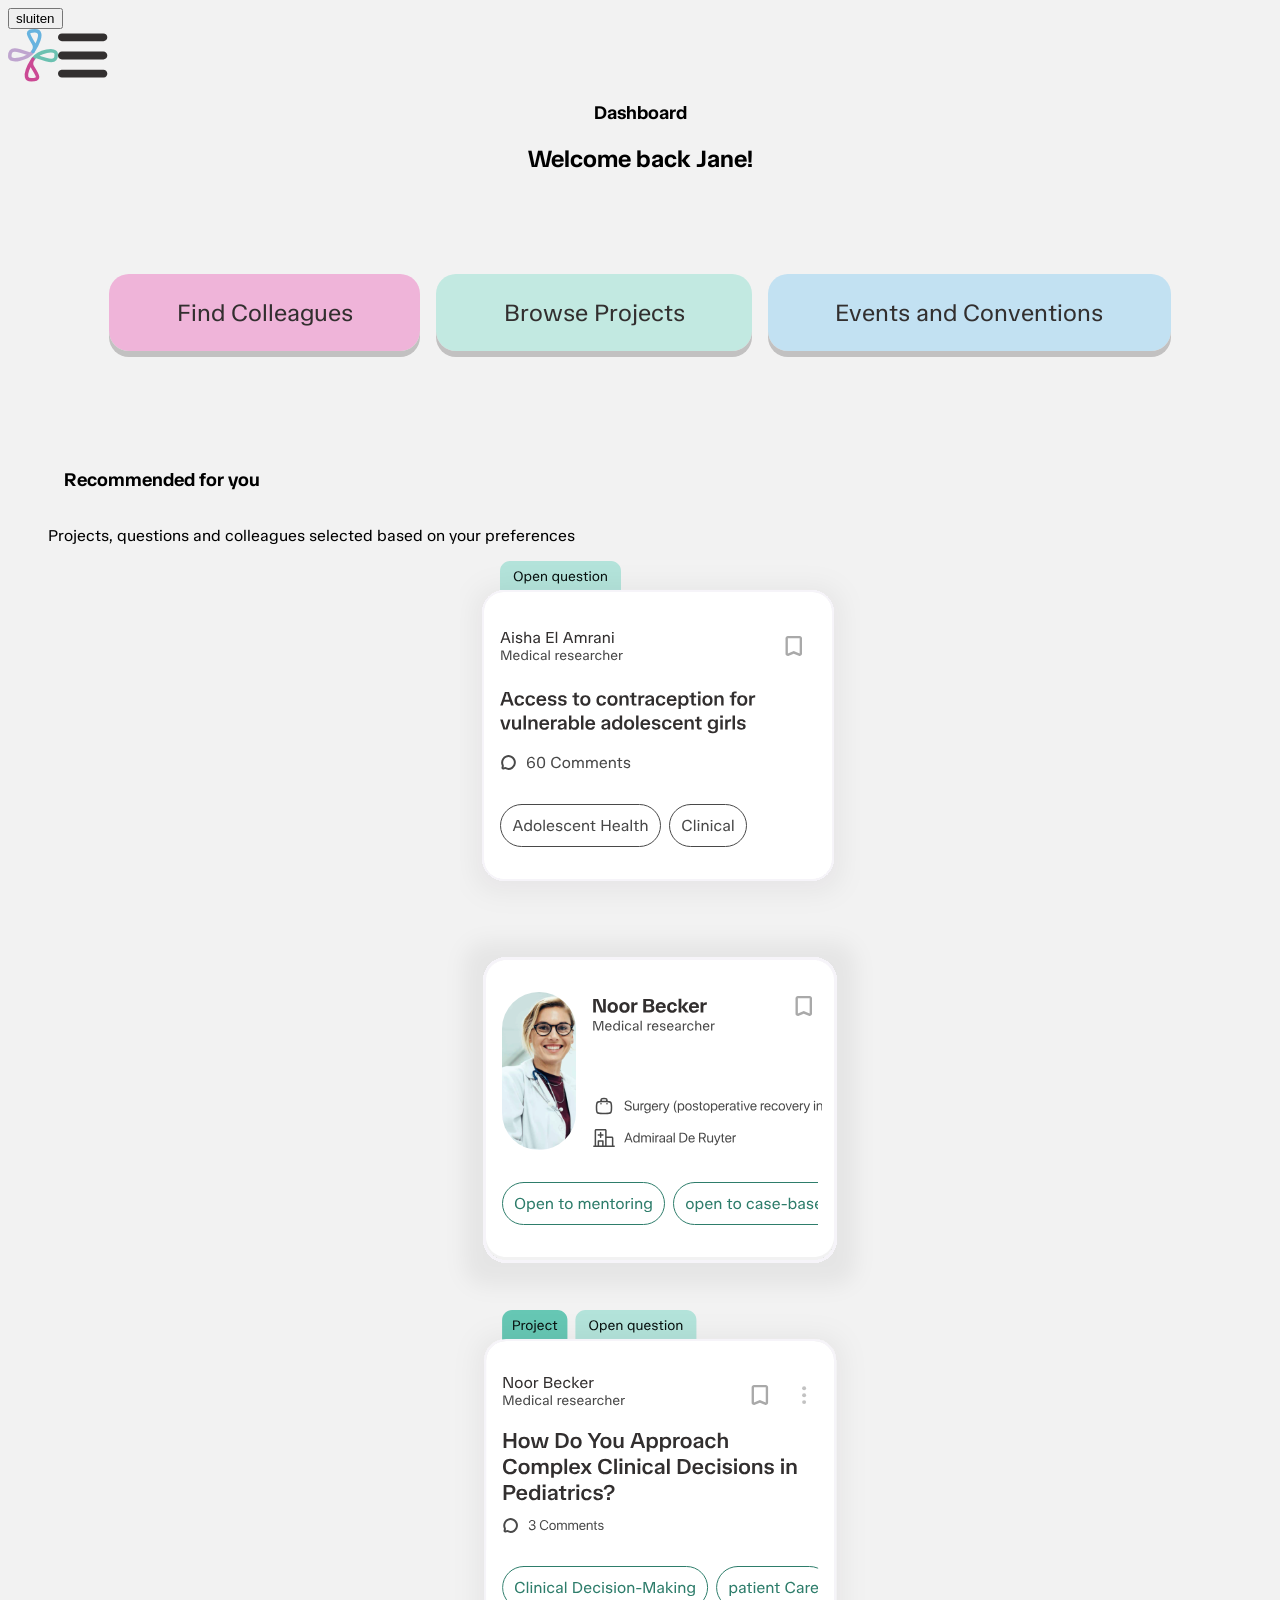
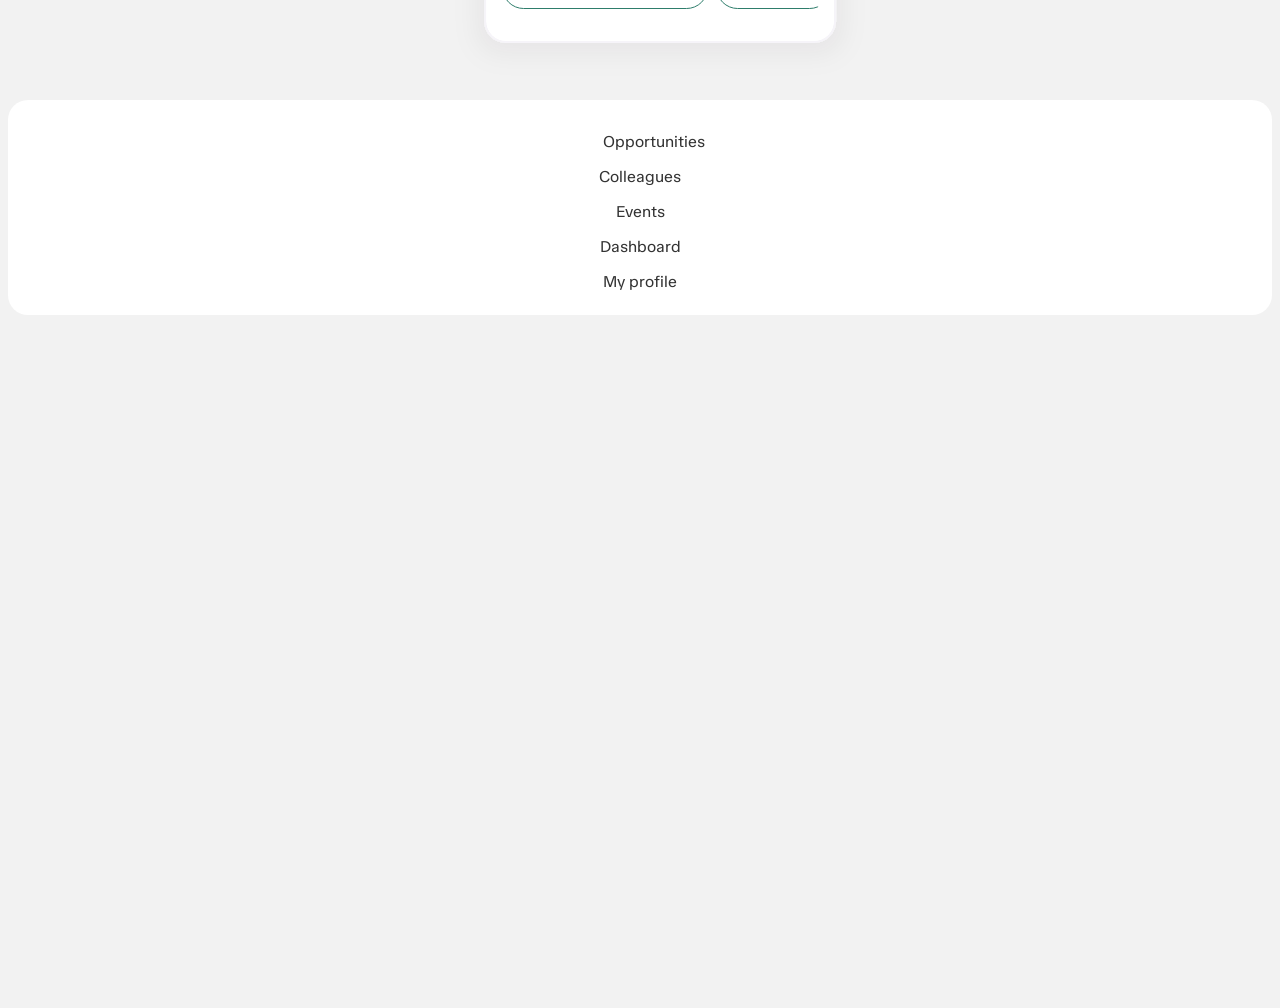
==== commit da06fa69: "Kaartjes toegevoegd Kaartjes projecten en collega's toegevoegd aan dashboard en de collega pagina" ====
--- a/index.html
+++ b/index.html
@@ -11,7 +11,7 @@
 
     <button>sluiten</button>
        <div>
-    <ul>
+   
 <link rel="stylesheet" href="styles/styles.css">
             <title>Dashboard</title>
 
@@ -56,14 +56,14 @@
 
         <!--Class die de recommended grid sectie van het Dashboard oproept in HTML-->
         <div>
-            <section class="mixed">
+            <section>
                 <ul class="grid-list">
                     <h3>Recommended for you</h3>
                     <p>Projects, questions and colleagues selected based on your preferences</p>
 
-                    <li>grid</li>
-                    <li>grid 2</li>
-                    <li>grid 3</li>
+                    <li><img src="assets/PROJECT CARD (1).svg" alt=""></li>
+                    <li><img src="assets/collega Card container desktop (1).svg" alt=""></li>
+                    <li><img src="assets/PROJECT CARD Desktop (3).svg" alt=""></li>
                 </ul>
 
 
@@ -84,7 +84,7 @@
 
                                 <!--Lijst met navigatie knoppen.-->
                                 <ul>
-                                    <li><a href="Opportunities.html">Opportunities</a></li>
+                                    <li> <a href="Opportunities.html"><img src="assets/Vector pinboard icon.svg">Opportunities</a></li>
                                     <li><a href="Colleagues.html">Colleagues</a></li>
                                     <li><a href="Events.html">Events</a></li>
                                     <li><a href="index.html">Dashboard</a></li>
--- a/styles/styles.css
+++ b/styles/styles.css
@@ -246,12 +246,20 @@
 }
 
 
-  /* @media (min-width:900px) {
+ @media (min-width:900px) {
     background: var(--l900-night-rider);
-  } */
+  } 
 
   section.recommended ul{
 
+    ul.gridlist{
+      background:#ffffff;
+      padding: 1em;
+      text-decoration: none;
+      display:block;
+      font-size: 1.5em;
+      border-radius: 20px;
+    }
     a {
       display: block;
       padding: 1em;
@@ -287,14 +295,17 @@
     }
   }
 
-  .mixed {
-    background: #ffffff;
+  section.mixed {
     display: grid;
     grid-template-rows: 1/4;
+    
     border-radius: 20px;
     padding: 1rem;
   }
 
+  li.grid-list{
+  background: #ffffff;
+  }
 
   line {
     --i: calc(100% / 14);
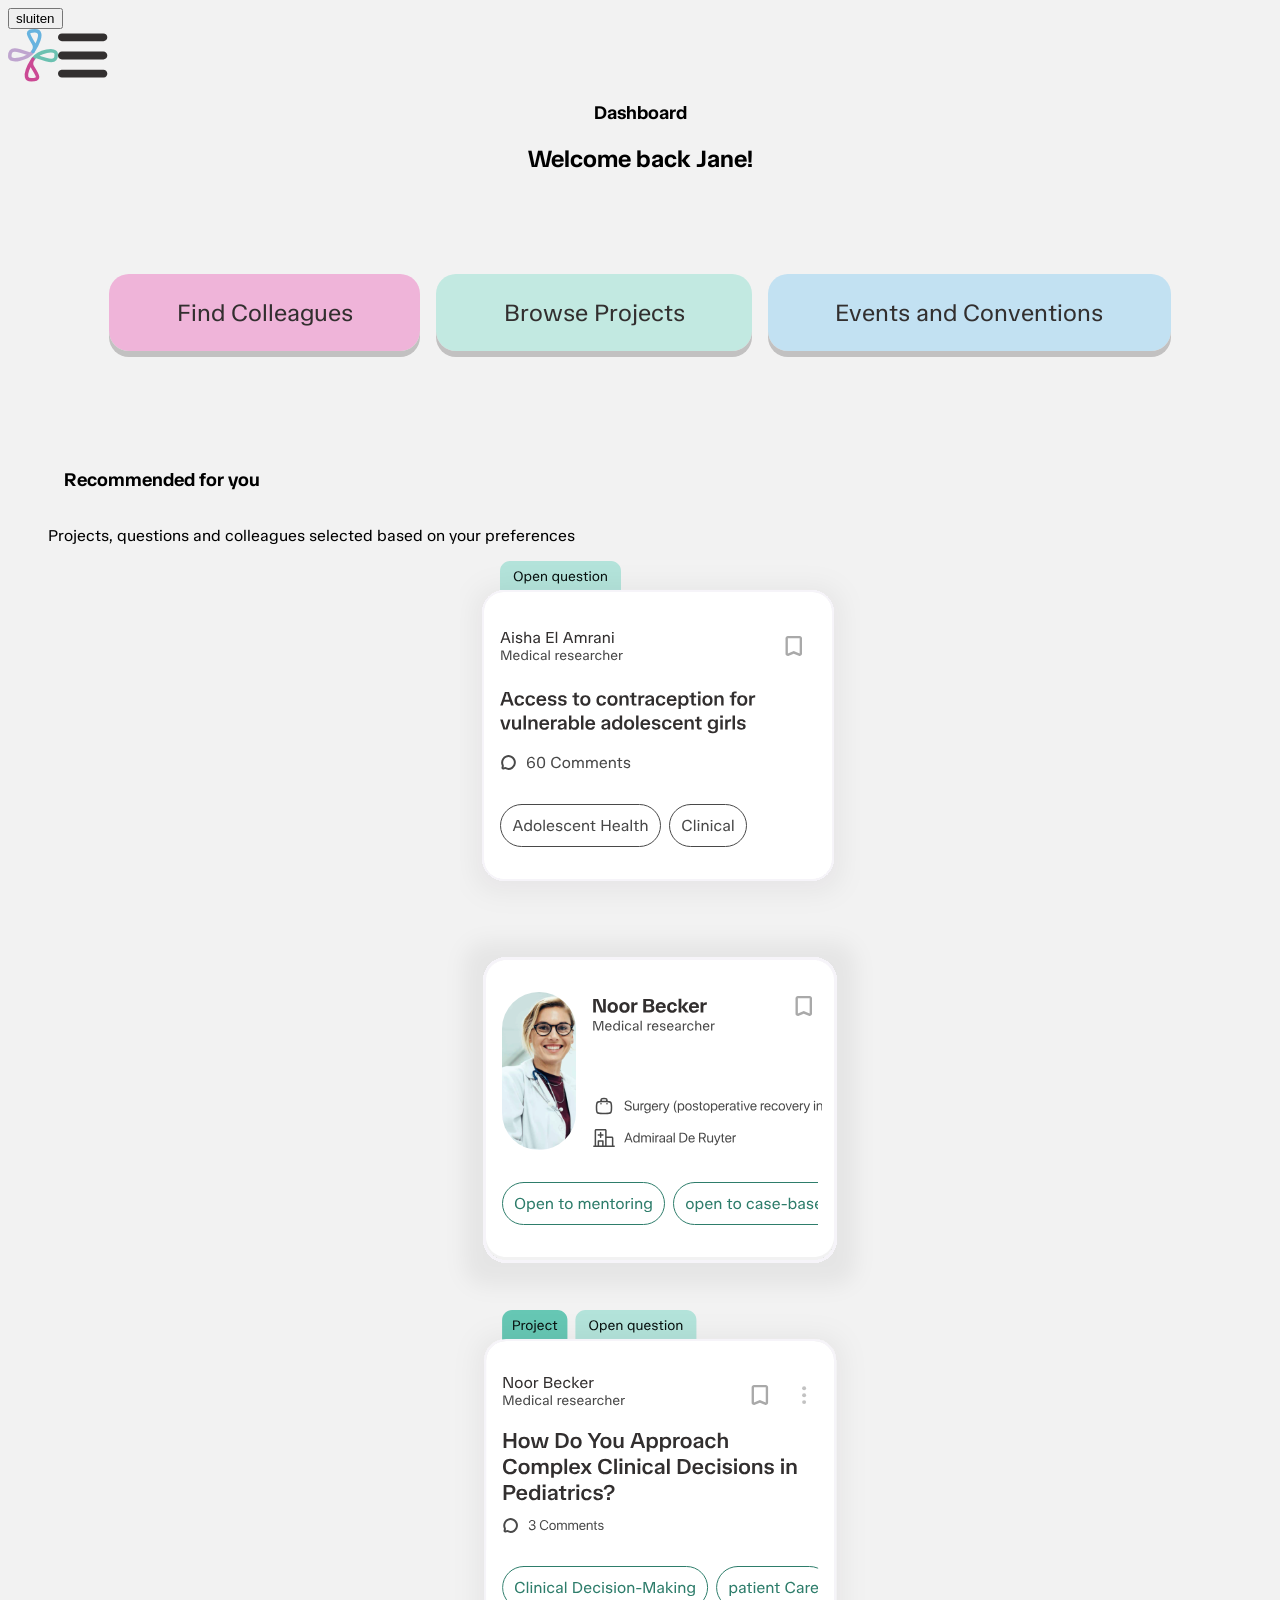
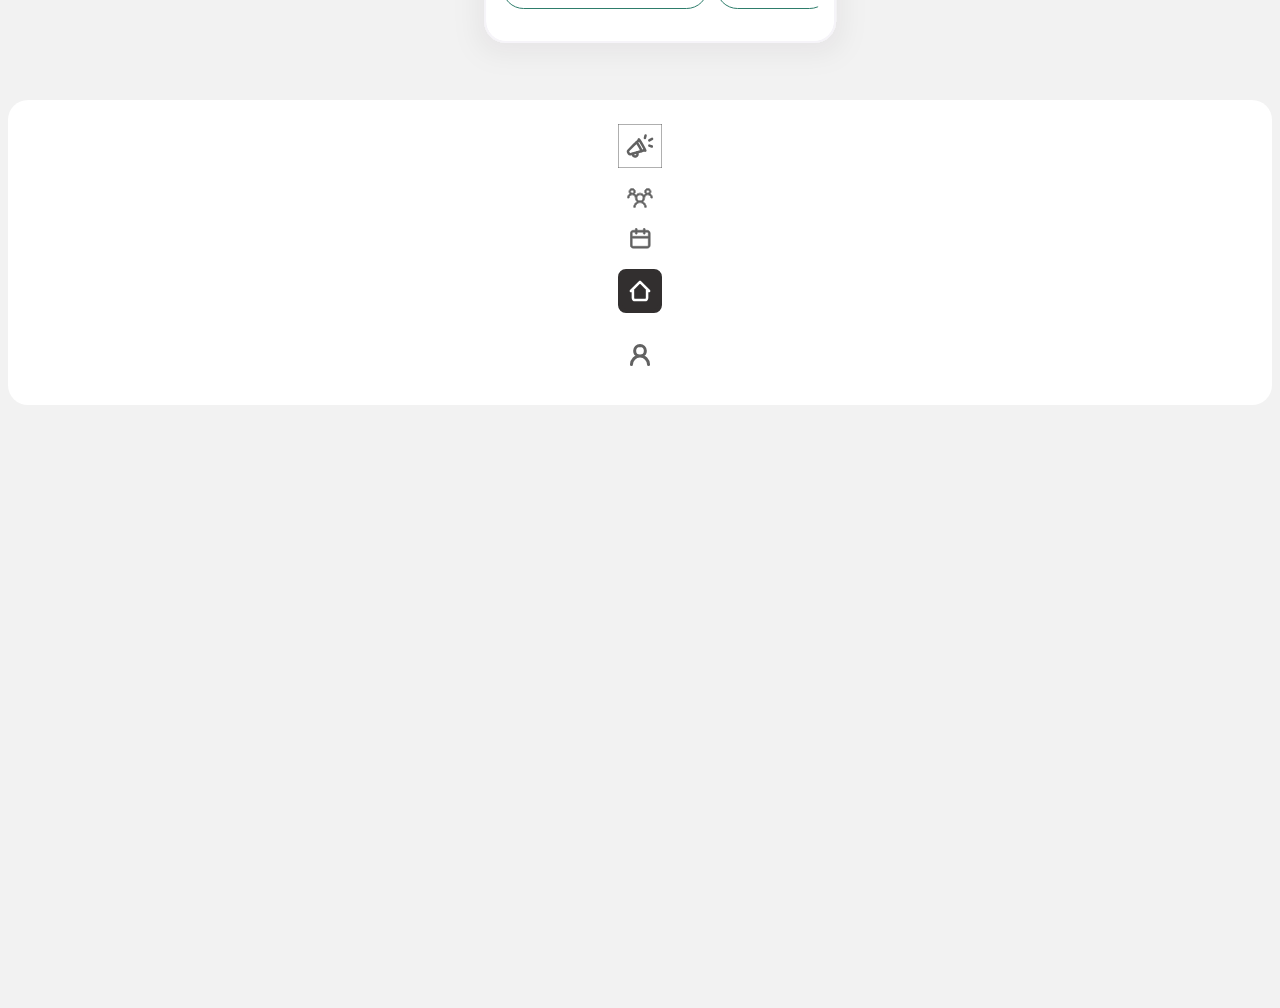
==== commit 3682c31c: "icoontjes in alle paginas gezet" ====
--- a/index.html
+++ b/index.html
@@ -84,12 +84,12 @@
 
                                 <!--Lijst met navigatie knoppen.-->
                                 <ul>
-                                    <li> <a href="Opportunities.html"><img src="assets/Vector pinboard icon.svg">Opportunities</a></li>
-                                    <li><a href="Colleagues.html">Colleagues</a></li>
-                                    <li><a href="Events.html">Events</a></li>
-                                    <li><a href="index.html">Dashboard</a></li>
+                                    <li> <a href="Opportunities.html"><img src="assets/oppertunties-icon-colors.svg"></a></li>
+                                    <li><a href="Colleagues.html"><img src="assets/Vector collega's icon.svg"></a></li>
+                                    <li><a href="Events.html"><img src="assets/Vector agenda icon.svg"></a></li>
+                                    <li><a href="index.html"><img src="assets/Menu_item_Dashboard-icon_button mobile.svg"></a></li>
                                     <!--dashboard is index, zodat het terug koppelt naar de pagina die je als eerst opent. (dus het dashboard)-->
-                                    <li><a href="My profile.html">My profile</a></li>
+                                    <li><a href="My profile.html"><img src="assets/Menu_item_profile-icon_mobile.svg"></a></li>
 
                                 </ul>
                             </nav>
--- a/styles/styles.css
+++ b/styles/styles.css
@@ -223,7 +223,7 @@
 
 /*styling navigatie bar hover effect*/
 .sidebar a:hover {
-  background: #66c7b4;
+  background: var(--l700-night-rider);
 }
 
 
